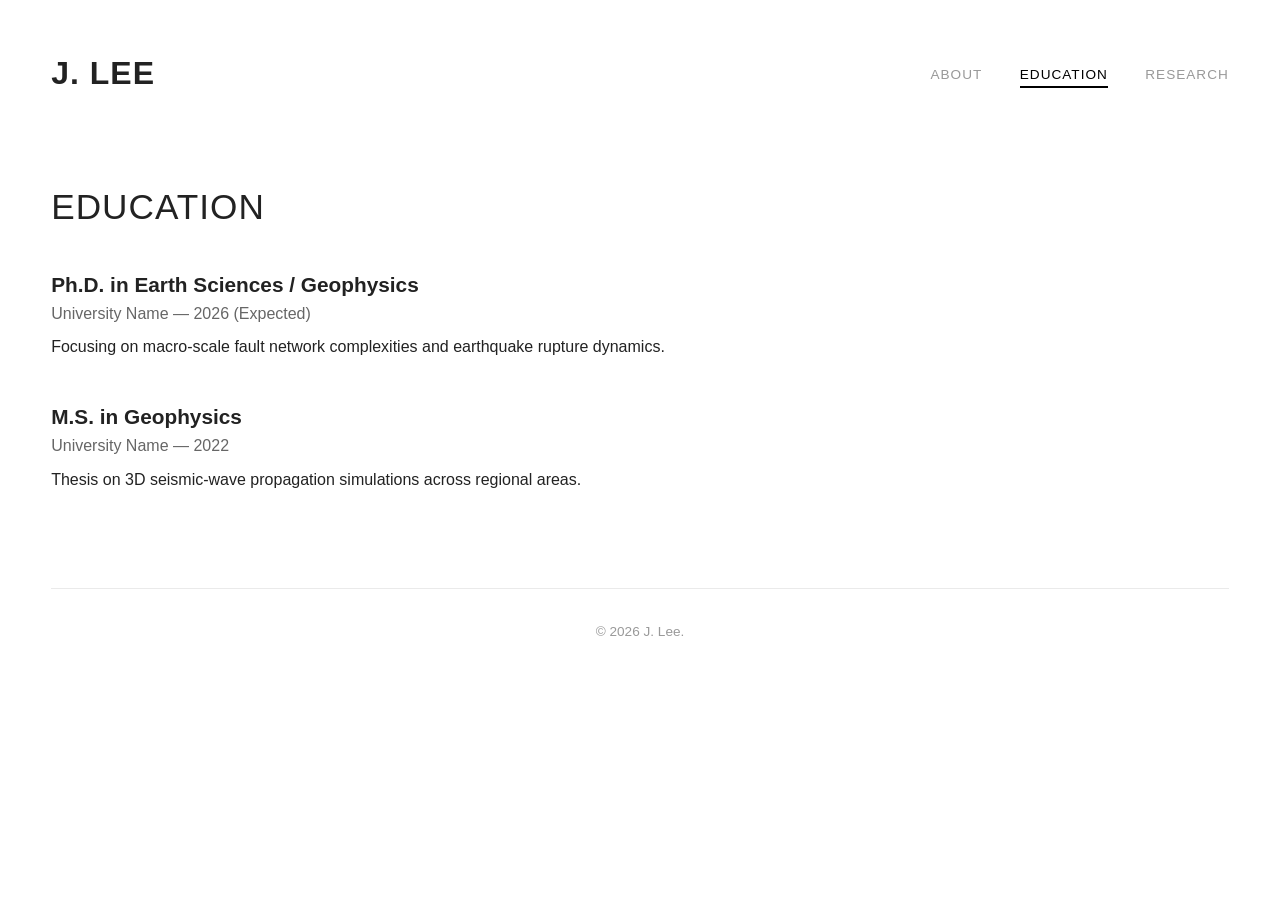
==== education.html @ ba8ddd5e "Add education.html with academic details This file contains the education section for J. Lee, detail" ====
<!DOCTYPE html>
<html lang="en">
<head>
    <meta charset="UTF-8">
    <meta name="viewport" content="width=device-width, initial-scale=1.0">
    <title>Education | J. Lee</title>
    <link rel="stylesheet" href="style.css">
</head>
<body>

    <header>
        <div class="logo">J. LEE</div>
        <nav>
            <a href="index.html">About</a>
            <a href="education.html" class="active">Education</a>
            <a href="research.html">Research</a>
        </nav>
    </header>

    <main class="page-section">
        <h2>EDUCATION</h2>

        <div class="timeline-item">
            <h3>Ph.D. in Earth Sciences / Geophysics</h3>
            <p class="institution">University Name &mdash; 2026 (Expected)</p>
            <p>Focusing on macro-scale fault network complexities and earthquake rupture dynamics.</p>
        </div>

        <div class="timeline-item">
            <h3>M.S. in Geophysics</h3>
            <p class="institution">University Name &mdash; 2022</p>
            <p>Thesis on 3D seismic-wave propagation simulations across regional areas.</p>
        </div>
    </main>

    <footer>
        <p>&copy; 2026 J. Lee.</p>
    </footer>

</body>
</html>
---- style.css ----
/* Base Reset & Typography */
* {
    margin: 0;
    padding: 0;
    box-sizing: border-box;
}

body {
    font-family: -apple-system, BlinkMacSystemFont, "Segoe UI", Roboto, Helvetica, Arial, sans-serif;
    color: #222;
    background-color: #fff;
    line-height: 1.6;
    padding: 0 4%;
}

/* Header & Nav */
header {
    display: flex;
    justify-content: space-between;
    align-items: center;
    padding: 3rem 0;
    letter-spacing: 1px;
    max-width: 1200px;
    margin: 0 auto;
}

.logo {
    font-size: 2rem;
    font-weight: 800;
    text-transform: uppercase;
}

nav a {
    text-decoration: none;
    color: #999;
    text-transform: uppercase;
    font-size: 0.85rem;
    margin-left: 2rem;
    font-weight: 500;
    transition: color 0.2s ease;
}

nav a:hover, nav a.active {
    color: #000;
    border-bottom: 2px solid #000;
    padding-bottom: 4px;
}

/* Layout Elements */
main {
    max-width: 1200px;
    margin: 0 auto;
    padding-top: 2rem;
}

/* Tab Content Containers */
.page-section {
    animation: fadeIn 0.4s ease-in-out;
}

@keyframes fadeIn {
    from { opacity: 0; transform: translateY(10px); }
    to { opacity: 1; transform: translateY(0); }
}

/* Split Hero Layout (About Page) */
.split-container {
    display: grid;
    grid-template-columns: 1fr 1fr;
    gap: 4rem;
    align-items: flex-start;
}

.split-image img {
    width: 100%;
    height: auto;
    display: block;
    object-fit: cover;
}

.split-text h1, h2 {
    font-size: 2.2rem;
    font-weight: 300;
    margin-bottom: 2rem;
    letter-spacing: 1px;
}

.split-text p {
    font-size: 1.1rem;
    color: #444;
    margin-bottom: 1.5rem;
}

/* Links & Socials */
.social-links a {
    display: block;
    color: #000;
    text-decoration: underline;
    font-size: 1.05rem;
    margin-bottom: 0.8rem;
}

/* Academic/Timeline Layout (Education Page) */
.timeline-item {
    margin-bottom: 2.5rem;
    max-width: 800px;
}

.timeline-item h3 {
    font-size: 1.3rem;
    font-weight: 600;
}

.institution {
    color: #666;
    font-size: 1rem;
    margin-bottom: 0.5rem;
}

/* Publications Layout (Research Page) */
.pub-item {
    display: flex;
    gap: 3rem;
    margin-bottom: 2.5rem;
    font-size: 1.05rem;
    align-items: flex-start;
    max-width: 900px;
}

.pub-year {
    font-weight: 700;
    color: #bbb;
    min-width: 60px;
    font-size: 1.1rem;
}

.pub-details {
    color: #333;
}

.pub-link {
    font-size: 0.9rem;
    color: #777;
    text-decoration: none;
    margin-left: 0.5rem;
}

.pub-link:hover {
    color: #000;
    text-decoration: underline;
}

/* Footer */
footer {
    max-width: 1200px;
    margin: 6rem auto 0 auto;
    padding: 2rem 0;
    border-top: 1px solid #eaeaea;
    text-align: center;
    font-size: 0.85rem;
    color: #999;
}

/* Responsive Design */
@media (max-width: 768px) {
    header {
        flex-direction: column;
        gap: 1.5rem;
        align-items: flex-start;
    }
    nav {
        display: flex;
        gap: 1.5rem;
    }
    nav a {
        margin-left: 0;
    }
    .split-container {
        grid-template-columns: 1fr;
        gap: 2rem;
    }
    .pub-item {
        flex-direction: column;
        gap: 0.3rem;
    }
}
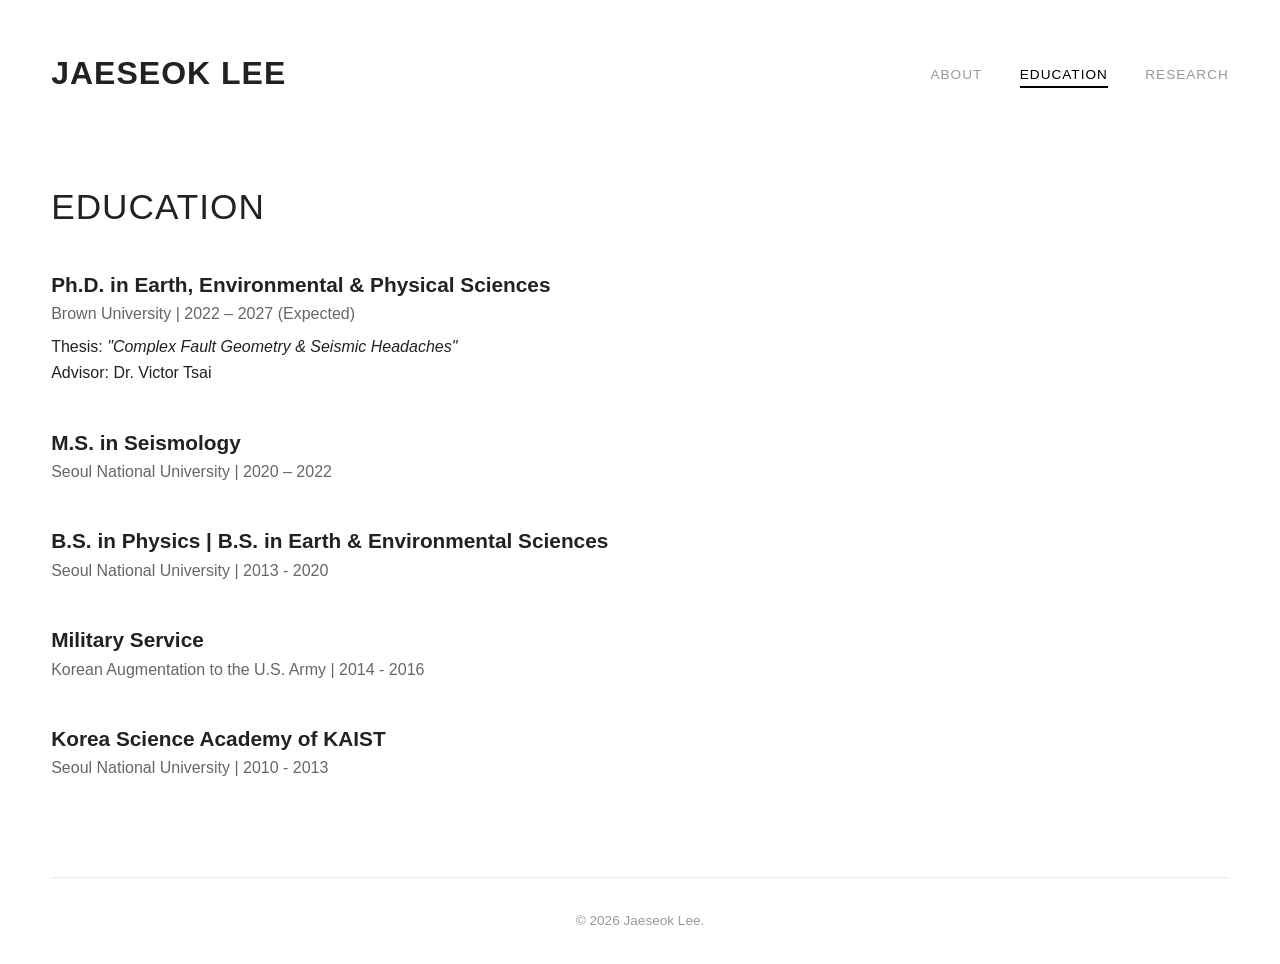
==== commit 3ddb2aa9: "Update education.html" ====
--- a/education.html
+++ b/education.html
@@ -3,13 +3,13 @@
 <head>
     <meta charset="UTF-8">
     <meta name="viewport" content="width=device-width, initial-scale=1.0">
-    <title>Education | J. Lee</title>
+    <title>Education | Jaeseok Lee</title>
     <link rel="stylesheet" href="style.css">
 </head>
 <body>
 
     <header>
-        <div class="logo">J. LEE</div>
+        <div class="logo">JAESEOK LEE</div>
         <nav>
             <a href="index.html">About</a>
             <a href="education.html" class="active">Education</a>
@@ -21,20 +21,32 @@
         <h2>EDUCATION</h2>
 
         <div class="timeline-item">
-            <h3>Ph.D. in Earth Sciences / Geophysics</h3>
-            <p class="institution">University Name &mdash; 2026 (Expected)</p>
-            <p>Focusing on macro-scale fault network complexities and earthquake rupture dynamics.</p>
+            <h3>Ph.D. in Earth, Environmental & Physical Sciences</h3>
+            <p class="institution">Brown University | 2022 – 2027 (Expected)</p>
+            <p class="details">Thesis: <em>"Complex Fault Geometry & Seismic Headaches"</em><br>Advisor: Dr. Victor Tsai</p>
+        </div>
+        <div class="timeline-item">
+            <h3>M.S. in Seismology</h3>
+            <p class="institution">Seoul National University | 2020 – 2022</p>
+        </div>
+        <div class="timeline-item">
+            <h3>B.S. in Physics | B.S. in Earth & Environmental Sciences</h3>
+            <p class="institution">Seoul National University | 2013 - 2020</p>
         </div>
 
         <div class="timeline-item">
-            <h3>M.S. in Geophysics</h3>
-            <p class="institution">University Name &mdash; 2022</p>
-            <p>Thesis on 3D seismic-wave propagation simulations across regional areas.</p>
+            <h3>Military Service</h3>
+            <p class="institution">Korean Augmentation to the U.S. Army | 2014 - 2016</p>
         </div>
+        <div class="timeline-item">
+            <h3>Korea Science Academy of KAIST</h3>
+            <p class="institution">Seoul National University | 2010 - 2013</p>
+        </div>
+        
     </main>
 
     <footer>
-        <p>&copy; 2026 J. Lee.</p>
+        <p>&copy; 2026 Jaeseok Lee.</p>
     </footer>
 
 </body>
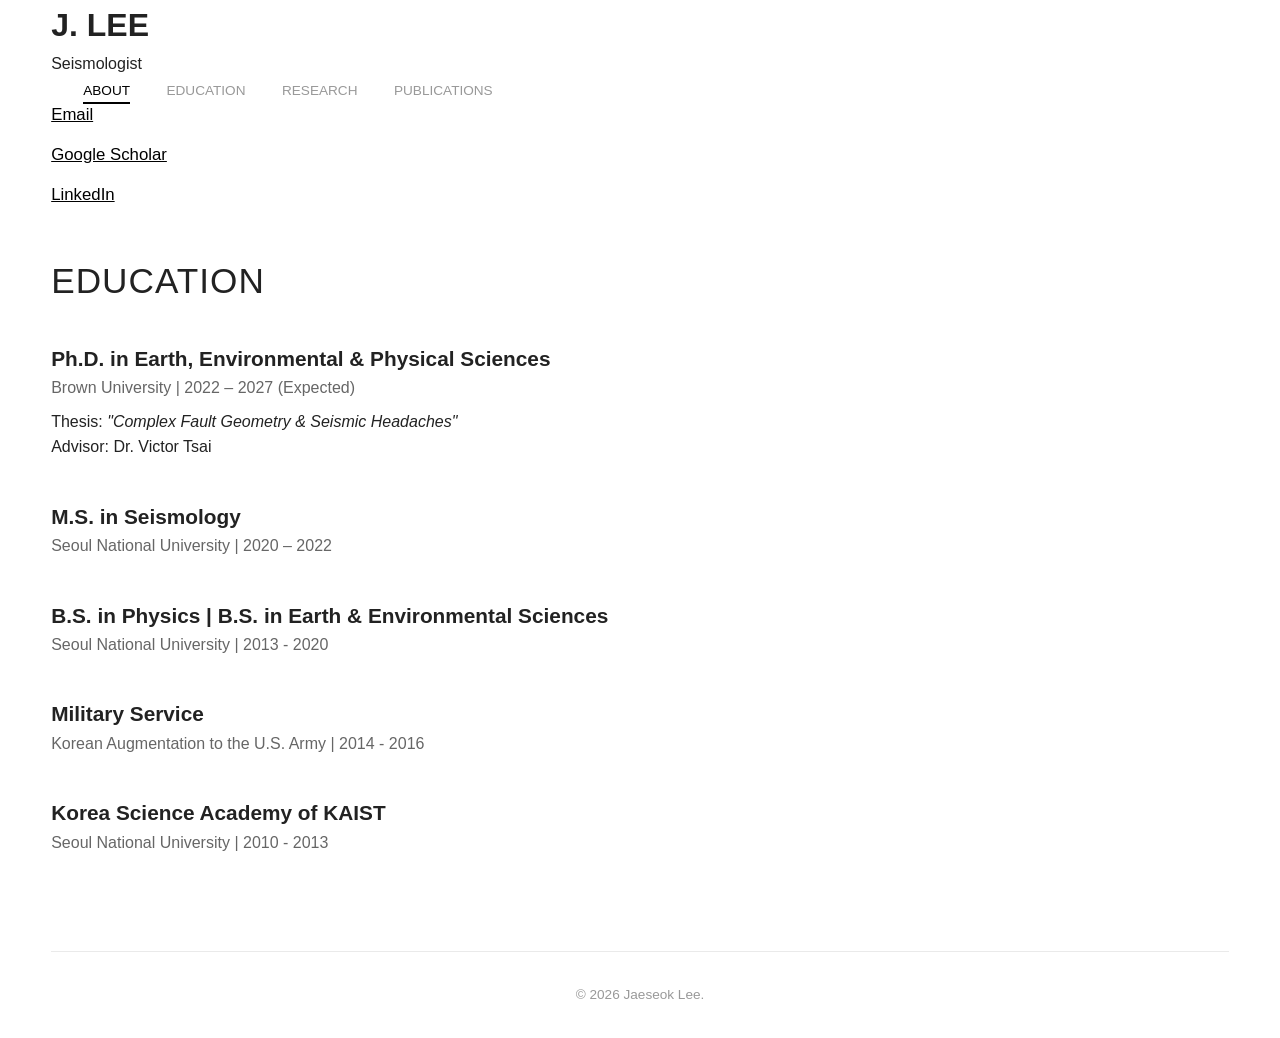
==== commit 3d705bb4: "Update education.html" ====
--- a/education.html
+++ b/education.html
@@ -8,14 +8,7 @@
 </head>
 <body>
 
-    <header>
-        <div class="logo">JAESEOK LEE</div>
-        <nav>
-            <a href="index.html">About</a>
-            <a href="education.html" class="active">Education</a>
-            <a href="research.html">Research</a>
-        </nav>
-    </header>
+    <div id="sidebar-container"></div>
 
     <main class="page-section">
         <h2>EDUCATION</h2>
@@ -49,5 +42,6 @@
         <p>&copy; 2026 Jaeseok Lee.</p>
     </footer>
 
+    <script src="script.js"></script>
 </body>
 </html>
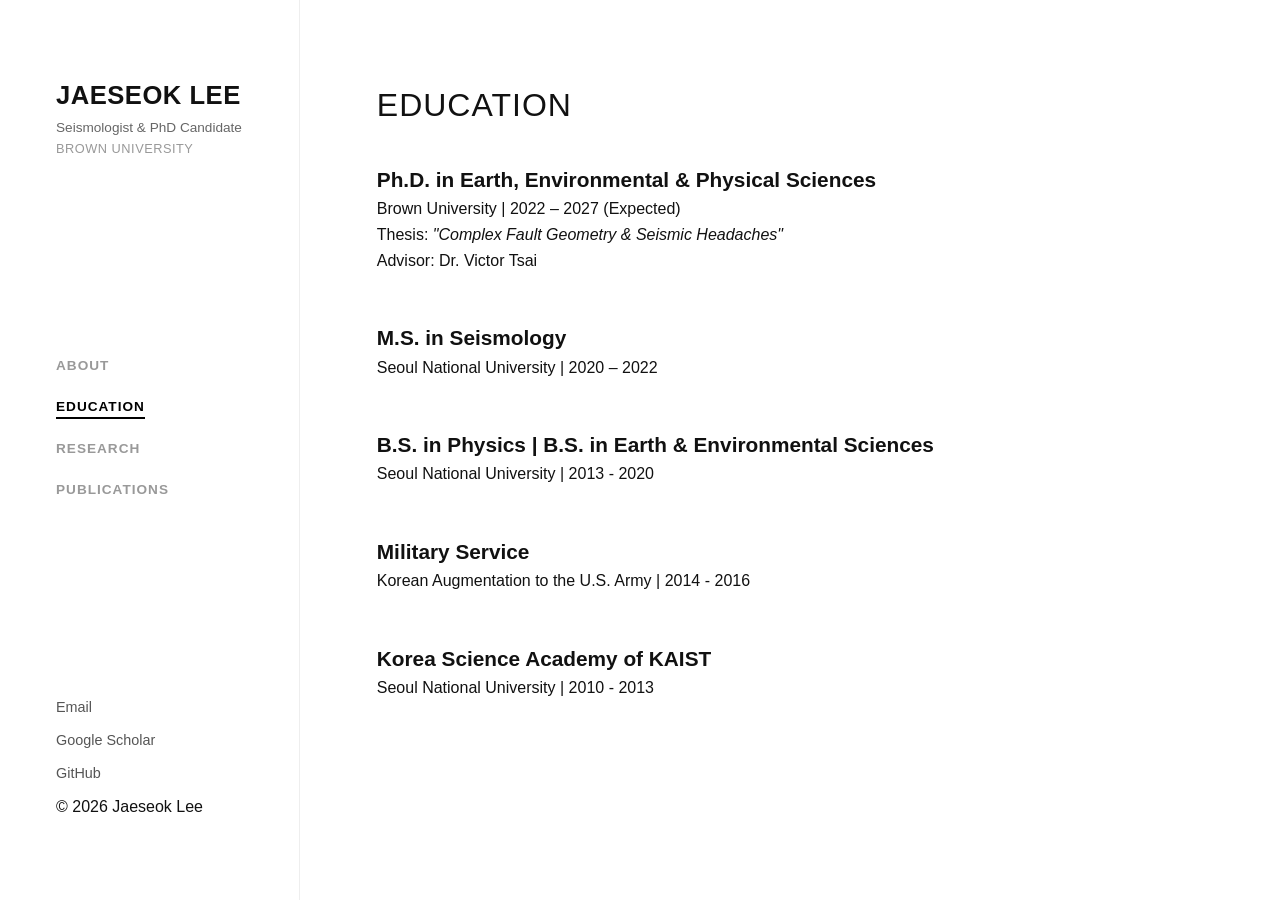
==== commit 0f87dc12: "Update education.html" ====
--- a/education.html
+++ b/education.html
@@ -38,10 +38,6 @@
         
     </main>
 
-    <footer>
-        <p>&copy; 2026 Jaeseok Lee.</p>
-    </footer>
-
     <script src="script.js"></script>
 </body>
 </html>
--- a/style.css
+++ b/style.css
@@ -1,4 +1,4 @@
-/* Base Reset & Typography */
+/* Base Reset */
 * {
     margin: 0;
     padding: 0;
@@ -7,67 +7,103 @@
 
 body {
     font-family: -apple-system, BlinkMacSystemFont, "Segoe UI", Roboto, Helvetica, Arial, sans-serif;
-    color: #222;
+    color: #111;
     background-color: #fff;
     line-height: 1.6;
-    padding: 0 4%;
-}
-
-/* Header & Nav */
-header {
-    display: flex;
+    display: flex;
+}
+
+/* Sidebar Container (Fixed Left) */
+#sidebar-container {
+    width: 300px;
+    height: 100vh;
+    position: fixed;
+    top: 0;
+    left: 0;
+    padding: 5rem 3.5rem;
+    display: flex;
+    flex-direction: column;
     justify-content: space-between;
-    align-items: center;
-    padding: 3rem 0;
-    letter-spacing: 1px;
-    max-width: 1200px;
-    margin: 0 auto;
-}
-
-.logo {
-    font-size: 2rem;
+    border-right: 1px solid #eee;
+    background-color: #fff;
+    z-index: 100;
+}
+
+.sidebar-brand h1 {
+    font-size: 1.6rem;
     font-weight: 800;
+    letter-spacing: 0.5px;
+    line-height: 1.2;
+}
+
+.sidebar-brand .subtitle {
+    font-size: 0.85rem;
+    color: #666;
+    margin-top: 0.4rem;
+}
+
+.sidebar-brand .institution {
+    font-size: 0.8rem;
+    color: #999;
     text-transform: uppercase;
-}
-
-nav a {
+    letter-spacing: 0.5px;
+}
+
+.sidebar-nav {
+    display: flex;
+    flex-direction: column;
+    gap: 1.2rem;
+}
+
+.sidebar-nav a {
     text-decoration: none;
     color: #999;
     text-transform: uppercase;
     font-size: 0.85rem;
-    margin-left: 2rem;
-    font-weight: 500;
+    font-weight: 600;
+    letter-spacing: 1px;
     transition: color 0.2s ease;
-}
-
-nav a:hover, nav a.active {
+    width: fit-content;
+}
+
+.sidebar-nav a:hover, .sidebar-nav a.active {
     color: #000;
     border-bottom: 2px solid #000;
-    padding-bottom: 4px;
-}
-
-/* Layout Elements */
+}
+
+.sidebar-footer a {
+    display: block;
+    color: #555;
+    text-decoration: none;
+    font-size: 0.9rem;
+    margin-bottom: 0.6rem;
+    width: fit-content;
+}
+
+.sidebar-footer a:hover {
+    color: #000;
+    text-decoration: underline;
+}
+
+/* Main Display Area (Scrollable Right) */
 main {
+    margin-left: 300px;
+    padding: 5rem 6%;
+    width: calc(100% - 300px);
     max-width: 1200px;
-    margin: 0 auto;
-    padding-top: 2rem;
-}
-
-/* Tab Content Containers */
-.page-section {
     animation: fadeIn 0.4s ease-in-out;
 }
 
 @keyframes fadeIn {
-    from { opacity: 0; transform: translateY(10px); }
+    from { opacity: 0; transform: translateY(8px); }
     to { opacity: 1; transform: translateY(0); }
 }
 
-/* Split Hero Layout (About Page) */
+/* Split Layout Setup (About Page) */
 .split-container {
     display: grid;
-    grid-template-columns: 1fr 1fr;
-    gap: 4rem;
+    grid-template-columns: 1.1fr 1fr;
+    gap: 5rem;
     align-items: flex-start;
 }
 
@@ -76,10 +112,11 @@
     height: auto;
     display: block;
     object-fit: cover;
+    border-radius: 2px;
 }
 
 .split-text h1, h2 {
-    font-size: 2.2rem;
+    font-size: 2rem;
     font-weight: 300;
     margin-bottom: 2rem;
     letter-spacing: 1px;
@@ -87,22 +124,13 @@
 
 .split-text p {
     font-size: 1.1rem;
-    color: #444;
+    color: #333;
     margin-bottom: 1.5rem;
 }
 
-/* Links & Socials */
-.social-links a {
-    display: block;
-    color: #000;
-    text-decoration: underline;
-    font-size: 1.05rem;
-    margin-bottom: 0.8rem;
-}
-
-/* Academic/Timeline Layout (Education Page) */
+/* Academic lists & formatting */
 .timeline-item {
-    margin-bottom: 2.5rem;
+    margin-bottom: 3rem;
     max-width: 800px;
 }
 
@@ -111,38 +139,32 @@
     font-weight: 600;
 }
 
-.institution {
+.institution-tag {
     color: #666;
     font-size: 1rem;
-    margin-bottom: 0.5rem;
-}
-
-/* Publications Layout (Research Page) */
+    margin-bottom: 0.6rem;
+}
+
 .pub-item {
     display: flex;
     gap: 3rem;
     margin-bottom: 2.5rem;
     font-size: 1.05rem;
     align-items: flex-start;
-    max-width: 900px;
+    max-width: 950px;
 }
 
 .pub-year {
     font-weight: 700;
     color: #bbb;
     min-width: 60px;
-    font-size: 1.1rem;
-}
-
-.pub-details {
-    color: #333;
 }
 
 .pub-link {
     font-size: 0.9rem;
     color: #777;
     text-decoration: none;
-    margin-left: 0.5rem;
+    margin-left: 0.4rem;
 }
 
 .pub-link:hover {
@@ -150,37 +172,35 @@
     text-decoration: underline;
 }
 
-/* Footer */
-footer {
-    max-width: 1200px;
-    margin: 6rem auto 0 auto;
-    padding: 2rem 0;
-    border-top: 1px solid #eaeaea;
-    text-align: center;
-    font-size: 0.85rem;
-    color: #999;
-}
-
-/* Responsive Design */
-@media (max-width: 768px) {
-    header {
+/* Mobile Responsiveness */
+@media (max-width: 900px) {
+    body {
         flex-direction: column;
-        gap: 1.5rem;
-        align-items: flex-start;
-    }
-    nav {
-        display: flex;
-        gap: 1.5rem;
-    }
-    nav a {
+    }
+    #sidebar-container {
+        position: relative;
+        width: 100%;
+        height: auto;
+        padding: 2.5rem 5%;
+        border-right: none;
+        border-bottom: 1px solid #eee;
+    }
+    .sidebar-nav {
+        flex-direction: row;
+        gap: 2rem;
+        margin: 2rem 0;
+    }
+    main {
         margin-left: 0;
+        width: 100%;
+        padding: 3rem 5%;
     }
     .split-container {
         grid-template-columns: 1fr;
-        gap: 2rem;
+        gap: 3rem;
     }
     .pub-item {
         flex-direction: column;
-        gap: 0.3rem;
-    }
-}
+        gap: 0.2rem;
+    }
+}
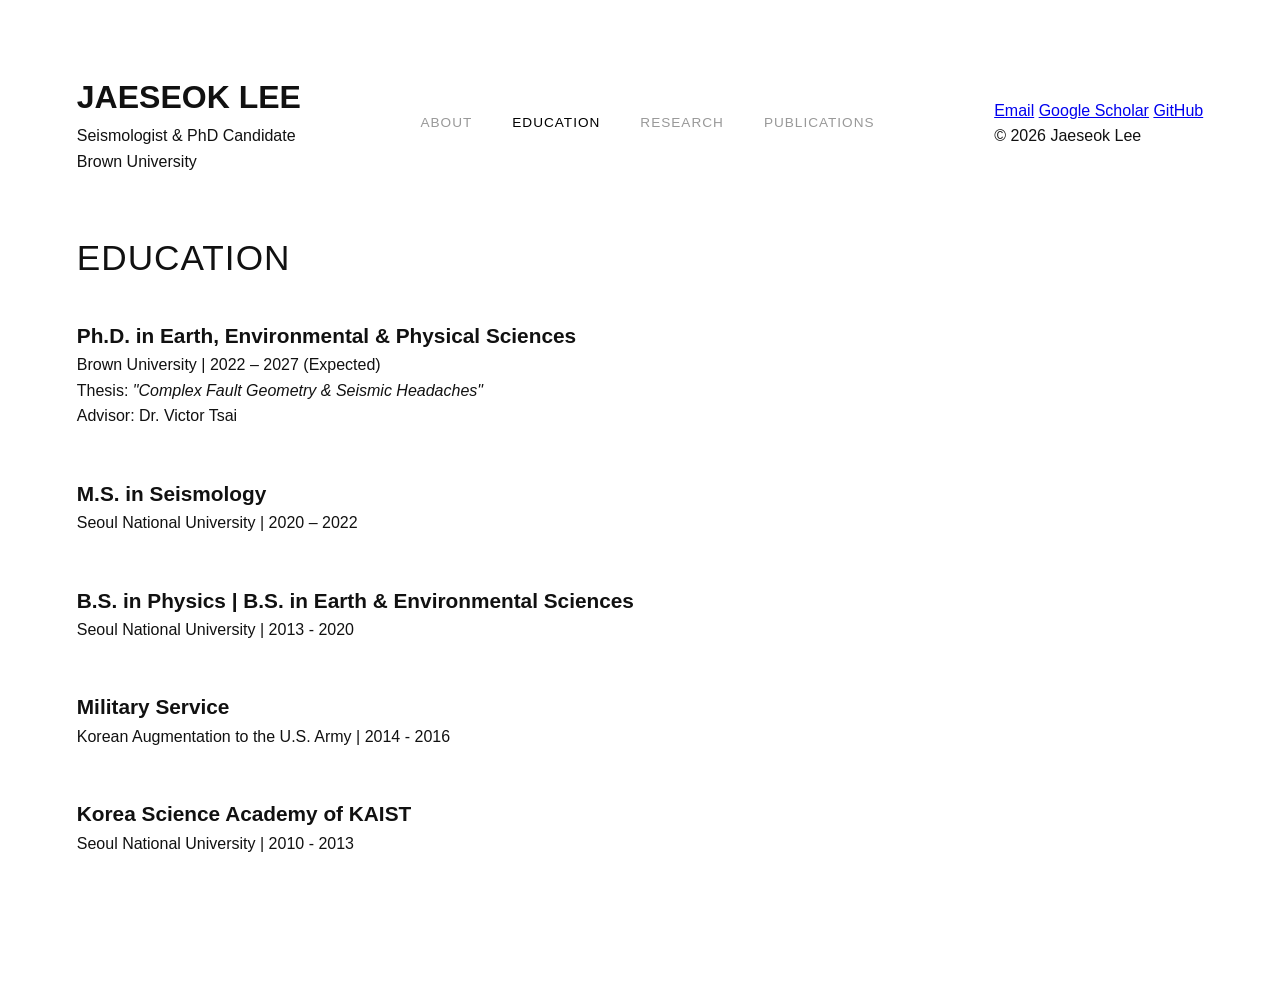
==== commit df284bc0: "Update education.html" ====
--- a/education.html
+++ b/education.html
@@ -8,7 +8,7 @@
 </head>
 <body>
 
-    <div id="sidebar-container"></div>
+    <div id="header-container"></div>
 
     <main class="page-section">
         <h2>EDUCATION</h2>
--- a/style.css
+++ b/style.css
@@ -10,87 +10,50 @@
     color: #111;
     background-color: #fff;
     line-height: 1.6;
-    display: flex;
+    padding: 0 6%; /* Side margins for the entire screen layout */
 }
 
-/* Sidebar Container (Fixed Left) */
-#sidebar-container {
-    width: 300px;
-    height: 100vh;
-    position: fixed;
-    top: 0;
-    left: 0;
-    padding: 5rem 3.5rem;
+/* Horizontal Top Header Navbar */
+#header-container {
     display: flex;
-    flex-direction: column;
     justify-content: space-between;
-    border-right: 1px solid #eee;
-    background-color: #fff;
-    z-index: 100;
+    align-items: center;
+    padding: 4.5rem 0 3.5rem 0;
+    max-width: 1200px;
+    margin: 0 auto;
 }
 
-.sidebar-brand h1 {
-    font-size: 1.6rem;
-    font-weight: 800;
-    letter-spacing: 0.5px;
-    line-height: 1.2;
+.logo {
+    font-size: 2.4rem;
+    font-weight: 700;
+    letter-spacing: 1px;
+    text-transform: uppercase;
 }
 
-.sidebar-brand .subtitle {
-    font-size: 0.85rem;
-    color: #666;
-    margin-top: 0.4rem;
+nav {
+    display: flex;
+    gap: 2.5rem;
 }
 
-.sidebar-brand .institution {
-    font-size: 0.8rem;
-    color: #999;
-    text-transform: uppercase;
-    letter-spacing: 0.5px;
-}
-
-.sidebar-nav {
-    display: flex;
-    flex-direction: column;
-    gap: 1.2rem;
-}
-
-.sidebar-nav a {
+nav a {
     text-decoration: none;
     color: #999;
     text-transform: uppercase;
     font-size: 0.85rem;
-    font-weight: 600;
+    font-weight: 500;
     letter-spacing: 1px;
     transition: color 0.2s ease;
-    width: fit-content;
 }
 
-.sidebar-nav a:hover, .sidebar-nav a.active {
+nav a:hover, nav a.active {
     color: #000;
-    border-bottom: 2px solid #000;
 }
 
-.sidebar-footer a {
-    display: block;
-    color: #555;
-    text-decoration: none;
-    font-size: 0.9rem;
-    margin-bottom: 0.6rem;
-    width: fit-content;
-}
-
-.sidebar-footer a:hover {
-    color: #000;
-    text-decoration: underline;
-}
-
-/* Main Display Area (Scrollable Right) */
+/* Main Display Canvas */
 main {
-    margin-left: 300px;
-    padding: 5rem 6%;
-    width: calc(100% - 300px);
     max-width: 1200px;
+    margin: 0 auto;
+    padding-bottom: 5rem;
     animation: fadeIn 0.4s ease-in-out;
 }
 
@@ -99,12 +62,13 @@
     to { opacity: 1; transform: translateY(0); }
 }
 
-/* Split Layout Setup (About Page) */
+/* Hoffmann Split-Screen Grid Layout */
 .split-container {
     display: grid;
-    grid-template-columns: 1.1fr 1fr;
+    grid-template-columns: 1.1fr 0.9fr;
     gap: 5rem;
     align-items: flex-start;
+    margin-top: 1rem;
 }
 
 .split-image img {
@@ -112,18 +76,17 @@
     height: auto;
     display: block;
     object-fit: cover;
-    border-radius: 2px;
 }
 
 .split-text h1, h2 {
-    font-size: 2rem;
+    font-size: 2.2rem;
     font-weight: 300;
     margin-bottom: 2rem;
     letter-spacing: 1px;
 }
 
 .split-text p {
-    font-size: 1.1rem;
+    font-size: 1.15rem;
     color: #333;
     margin-bottom: 1.5rem;
 }
@@ -172,28 +135,27 @@
     text-decoration: underline;
 }
 
-/* Mobile Responsiveness */
-@media (max-width: 900px) {
-    body {
+/* Clear bottom layout footer */
+footer {
+    max-width: 1200px;
+    margin: 4rem auto 0 auto;
+    padding: 2.5rem 0;
+    border-top: 1px solid #eee;
+    font-size: 0.85rem;
+    color: #bbb;
+}
+
+/* Mobile & Tablet Scaling Optimization */
+@media (max-width: 768px) {
+    #header-container {
         flex-direction: column;
+        align-items: flex-start;
+        gap: 1.5rem;
+        padding: 2.5rem 0;
     }
-    #sidebar-container {
-        position: relative;
-        width: 100%;
-        height: auto;
-        padding: 2.5rem 5%;
-        border-right: none;
-        border-bottom: 1px solid #eee;
-    }
-    .sidebar-nav {
-        flex-direction: row;
-        gap: 2rem;
-        margin: 2rem 0;
-    }
-    main {
-        margin-left: 0;
-        width: 100%;
-        padding: 3rem 5%;
+    nav {
+        gap: 1.5rem;
+        flex-wrap: wrap;
     }
     .split-container {
         grid-template-columns: 1fr;
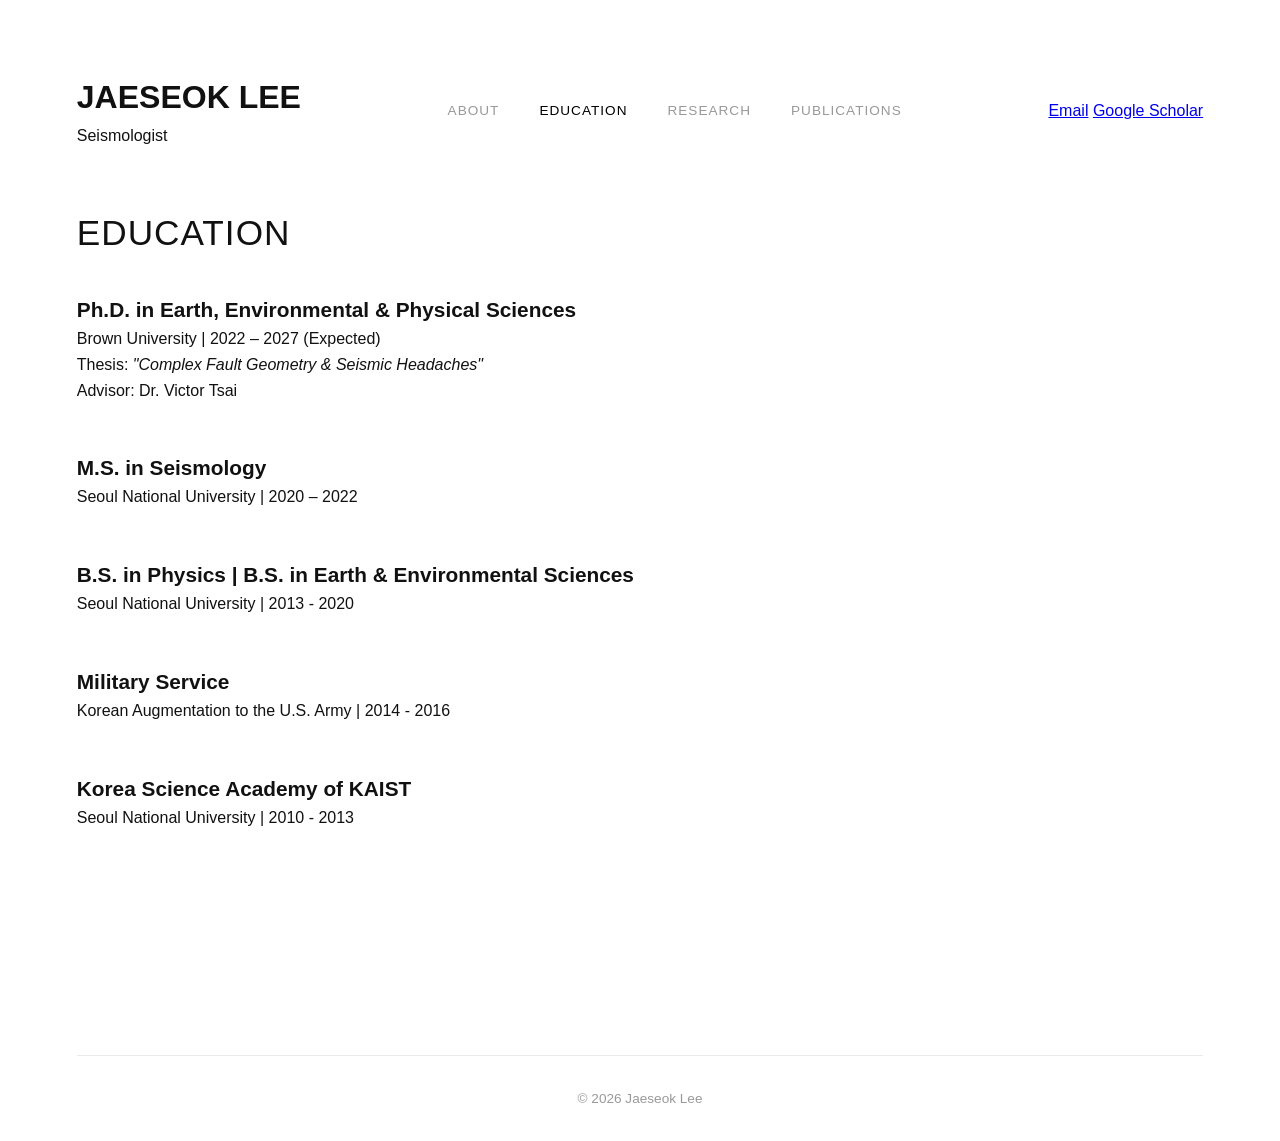
==== commit a5b422a4: "Update education.html" ====
--- a/education.html
+++ b/education.html
@@ -38,6 +38,8 @@
         
     </main>
 
+    <div id="footer-container"></div>
+    
     <script src="script.js"></script>
 </body>
 </html>
--- a/style.css
+++ b/style.css
@@ -21,6 +21,17 @@
     padding: 4.5rem 0 3.5rem 0;
     max-width: 1200px;
     margin: 0 auto;
+}
+
+/* Footer */
+#footer-container {
+    max-width: 1200px;
+    margin: 6rem auto 0 auto;
+    padding: 2rem 0;
+    border-top: 1px solid #eaeaea; /* This creates the clean line */
+    text-align: center;             /* This centers the copyright text */
+    font-size: 0.85rem;
+    color: #999;
 }
 
 .logo {
@@ -153,6 +164,7 @@
         gap: 1.5rem;
         padding: 2.5rem 0;
     }
+    
     nav {
         gap: 1.5rem;
         flex-wrap: wrap;
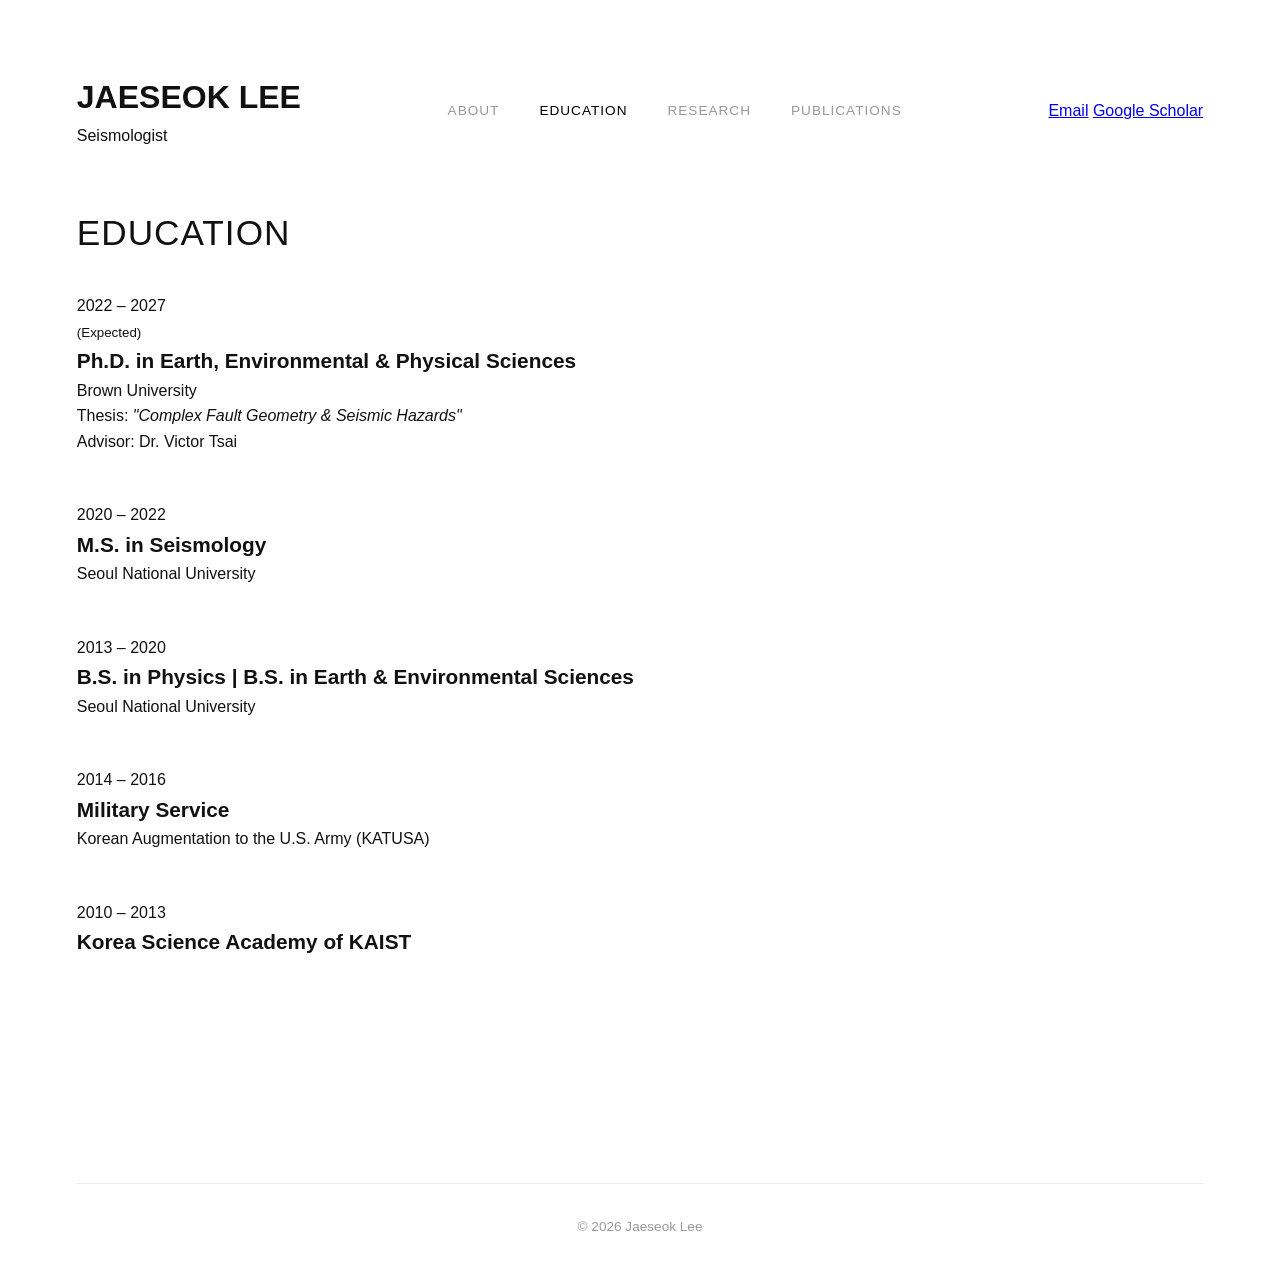
==== commit 30eaddba: "Update education.html" ====
--- a/education.html
+++ b/education.html
@@ -13,27 +13,48 @@
     <main class="page-section">
         <h2>EDUCATION</h2>
 
-        <div class="timeline-item">
-            <h3>Ph.D. in Earth, Environmental & Physical Sciences</h3>
-            <p class="institution">Brown University | 2022 – 2027 (Expected)</p>
-            <p class="details">Thesis: <em>"Complex Fault Geometry & Seismic Headaches"</em><br>Advisor: Dr. Victor Tsai</p>
-        </div>
-        <div class="timeline-item">
-            <h3>M.S. in Seismology</h3>
-            <p class="institution">Seoul National University | 2020 – 2022</p>
-        </div>
-        <div class="timeline-item">
-            <h3>B.S. in Physics | B.S. in Earth & Environmental Sciences</h3>
-            <p class="institution">Seoul National University | 2013 - 2020</p>
-        </div>
-
-        <div class="timeline-item">
-            <h3>Military Service</h3>
-            <p class="institution">Korean Augmentation to the U.S. Army | 2014 - 2016</p>
-        </div>
-        <div class="timeline-item">
-            <h3>Korea Science Academy of KAIST</h3>
-            <p class="institution">Seoul National University | 2010 - 2013</p>
+        <div class="education-timeline">
+        
+            <div class="timeline-item">
+                <span class="timeline-year">2022 – 2027<br><small>(Expected)</small></span>
+                <div class="timeline-content">
+                    <h3>Ph.D. in Earth, Environmental & Physical Sciences</h3>
+                    <p class="institution">Brown University</p>
+                    <p class="details">Thesis: <em>"Complex Fault Geometry & Seismic Hazards"</em><br>Advisor: Dr. Victor Tsai</p>
+                </div>
+            </div>
+        
+            <div class="timeline-item">
+                <span class="timeline-year">2020 – 2022</span>
+                <div class="timeline-content">
+                    <h3>M.S. in Seismology</h3>
+                    <p class="institution">Seoul National University</p>
+                </div>
+            </div>
+        
+            <div class="timeline-item">
+                <span class="timeline-year">2013 – 2020</span>
+                <div class="timeline-content">
+                    <h3>B.S. in Physics | B.S. in Earth & Environmental Sciences</h3>
+                    <p class="institution">Seoul National University</p>
+                </div>
+            </div>
+        
+            <div class="timeline-item">
+                <span class="timeline-year">2014 – 2016</span>
+                <div class="timeline-content">
+                    <h3>Military Service</h3>
+                    <p class="institution">Korean Augmentation to the U.S. Army (KATUSA)</p>
+                </div>
+            </div>
+        
+            <div class="timeline-item">
+                <span class="timeline-year">2010 – 2013</span>
+                <div class="timeline-content">
+                    <h3>Korea Science Academy of KAIST</h3>
+                </div>
+            </div>
+        
         </div>
         
     </main>
--- a/style.css
+++ b/style.css
@@ -156,6 +156,83 @@
     color: #bbb;
 }
 
+/* Research Page Specific Styles */
+.research-intro {
+    max-width: 900px;
+    margin-bottom: 5rem;
+}
+
+.lead-text {
+    font-size: 1.3rem;
+    color: #444;
+    line-height: 1.7;
+    font-weight: 300;
+}
+
+/* Elegant Project Layout Row */
+.project-item {
+    display: block; 
+    margin-bottom: 6rem;
+}
+
+.project-text {
+    margin-bottom: 2.5rem;
+    max-width: 850px; 
+}
+
+.project-text h3 {
+    font-size: 1.6rem;
+    font-weight: 600;
+    margin-bottom: 1.2rem;
+    letter-spacing: 0.5px;
+}
+
+.project-text p {
+    font-size: 1.05rem;
+    color: #333;
+    margin-bottom: 1.2rem;
+}
+
+/* Figures & Diagrams Formatting */
+.project-figure img {
+    width: 100%;          
+    max-width: 850px; 
+    height: auto;
+}
+
+.project-figure .caption {
+    font-size: 0.85rem;
+    color: #777;
+    margin-top: 0.8rem;
+    line-height: 1.4;
+    max-width: 850px; 
+}
+
+.section-divider {
+    border: 0;
+    height: 1px;
+    background-color: #eee;
+    margin: 5rem 0;
+}
+
+.publications-section h3 {
+    font-size: 1.5rem;
+    font-weight: 300;
+    margin-bottom: 2.5rem;
+    letter-spacing: 1px;
+}
+
+/* Container holding the two figures side-by-side */
+.project-gallery {
+    display: grid;
+    grid-template-columns: 1fr 1fr; /* Splitting the figures column equally into two columns */
+    gap: 1.5rem;                    /* Clear spacing space between the two charts */
+    align-items: flex-start;
+}
+
+
+
+
 /* Mobile & Tablet Scaling Optimization */
 @media (max-width: 768px) {
     #header-container {
@@ -177,4 +254,23 @@
         flex-direction: column;
         gap: 0.2rem;
     }
-}
+    .project-gallery {
+        grid-template-columns: 1fr; /* Stacks figures on top of each other on mobile phones */
+        gap: 2.5rem;
+    }
+     .research-intro {
+        margin-bottom: 3rem;
+    }
+    .lead-text {
+        font-size: 1.15rem;
+    }
+    .project-item, .project-item.inverse {
+        grid-template-columns: 1fr;
+        gap: 2.5rem;
+        margin-bottom: 4.5rem;
+    }
+    .project-item.inverse .project-text,
+    .project-item.inverse .project-figure {
+        order: unset; 
+    }
+}
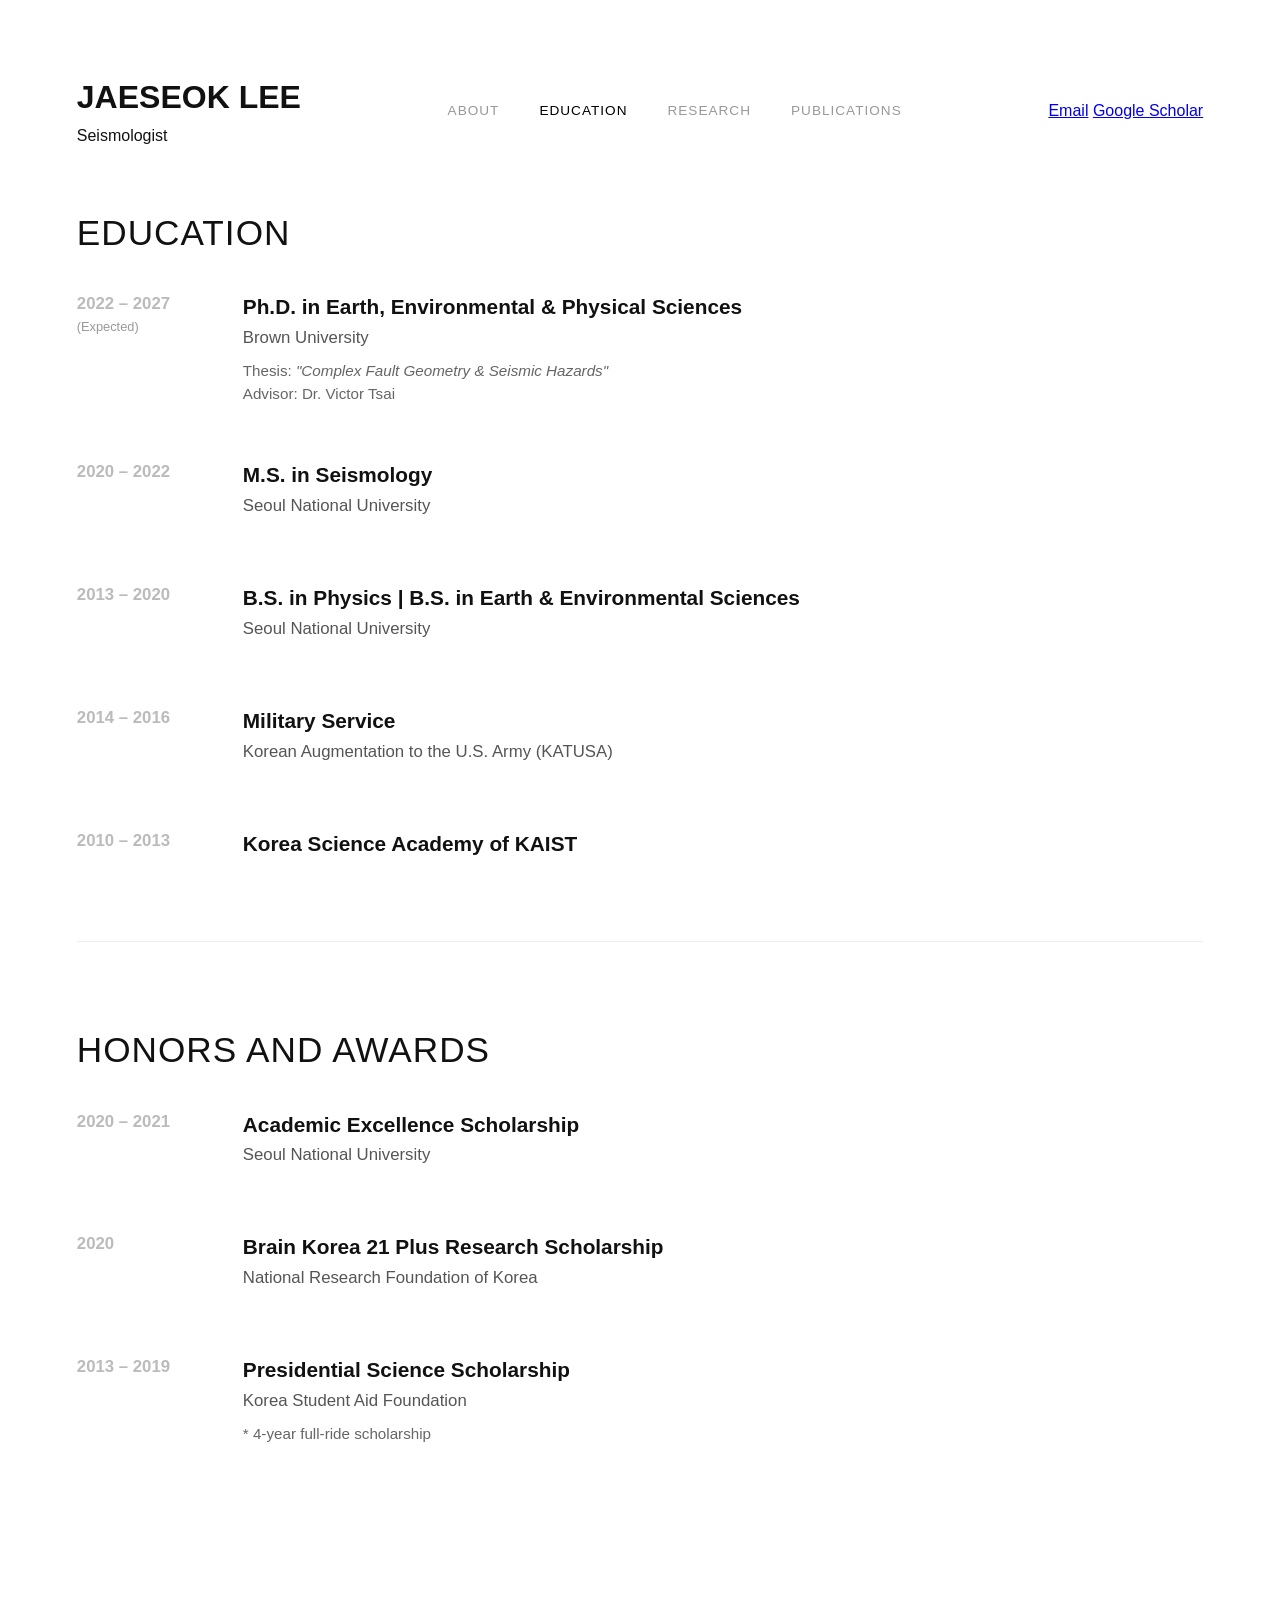
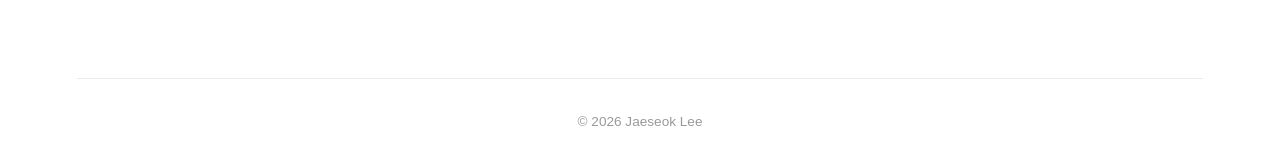
==== commit 927ec2ba: "Update education.html" ====
--- a/education.html
+++ b/education.html
@@ -56,6 +56,39 @@
             </div>
         
         </div>
+
+    <hr class="section-divider">
+
+<h2>HONORS AND AWARDS</h2>
+        
+        <div class="education-timeline">
+        
+            <div class="timeline-item">
+                <span class="timeline-year">2020 – 2021</span>
+                <div class="timeline-content">
+                    <h3>Academic Excellence Scholarship</h3>
+                    <p class="institution">Seoul National University</p>
+                </div>
+            </div>
+        
+            <div class="timeline-item">
+                <span class="timeline-year">2020</span>
+                <div class="timeline-content">
+                    <h3>Brain Korea 21 Plus Research Scholarship</h3>
+                    <p class="institution">National Research Foundation of Korea</p>
+                </div>
+            </div>
+        
+            <div class="timeline-item">
+                <span class="timeline-year">2013 – 2019</span>
+                <div class="timeline-content">
+                    <h3>Presidential Science Scholarship</h3>
+                    <p class="institution">Korea Student Aid Foundation</p>
+                    <p class="details">* 4-year full-ride scholarship</p>
+                </div>
+            </div>
+        
+        </div>
         
     </main>
 
--- a/style.css
+++ b/style.css
@@ -103,9 +103,65 @@
 }
 
 /* Academic lists & formatting */
+/* Timeline Master Column Layout */
+.education-timeline {
+    max-width: 850px;
+    margin-top: 2rem;
+}
+
 .timeline-item {
-    margin-bottom: 3rem;
-    max-width: 800px;
+    display: flex;
+    gap: 3.5rem;          /* Distinct space between year column and text column */
+    margin-bottom: 3.5rem;
+    align-items: flex-start;
+}
+
+/* Left side Column: Years */
+.timeline-year {
+    font-weight: 700;
+    color: #bbb;          /* Soft gray tone that keeps focus on your degree title */
+    min-width: 110px;     /* Prevents date text from wrapping awkwardly */
+    font-size: 1.05rem;
+    line-height: 1.3;
+}
+
+.timeline-year small {
+    font-weight: 400;
+    font-size: 0.8rem;
+    color: #999;
+}
+
+/* Right side Column: Content details */
+.timeline-content h3 {
+    font-size: 1.3rem;
+    font-weight: 600;
+    color: #111;
+    line-height: 1.3;
+    margin-bottom: 0.3rem;
+}
+
+.timeline-content .institution {
+    font-size: 1.05rem;
+    color: #555;
+    margin-bottom: 0.5rem;
+}
+
+.timeline-content .details {
+    font-size: 0.95rem;
+    color: #666;
+    line-height: 1.5;
+}
+
+/* Smooth collapsing shift for mobile phones and tablets */
+@media (max-width: 600px) {
+    .timeline-item {
+        flex-direction: column; /* Stack years above text on small screens */
+        gap: 0.4rem;
+        margin-bottom: 2.5rem;
+    }
+    .timeline-year {
+        min-width: auto;
+    }
 }
 
 .timeline-item h3 {
